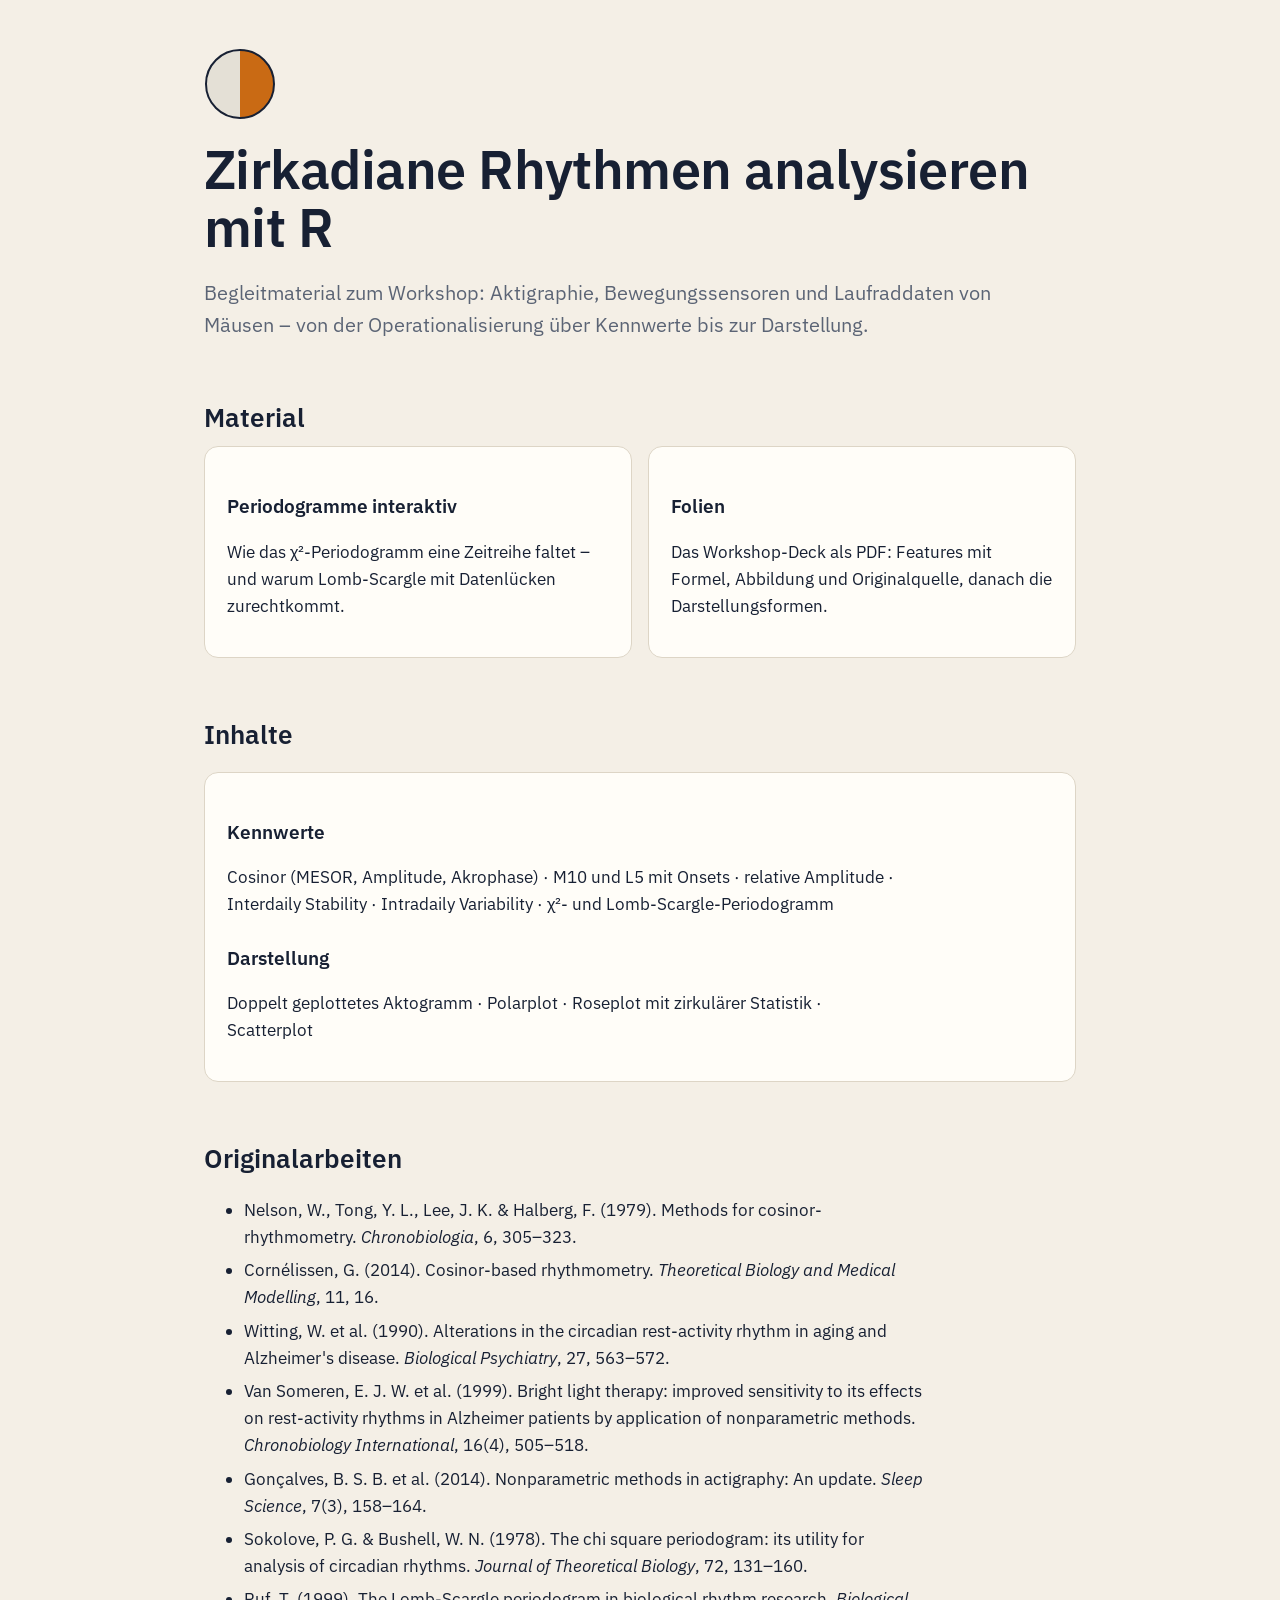
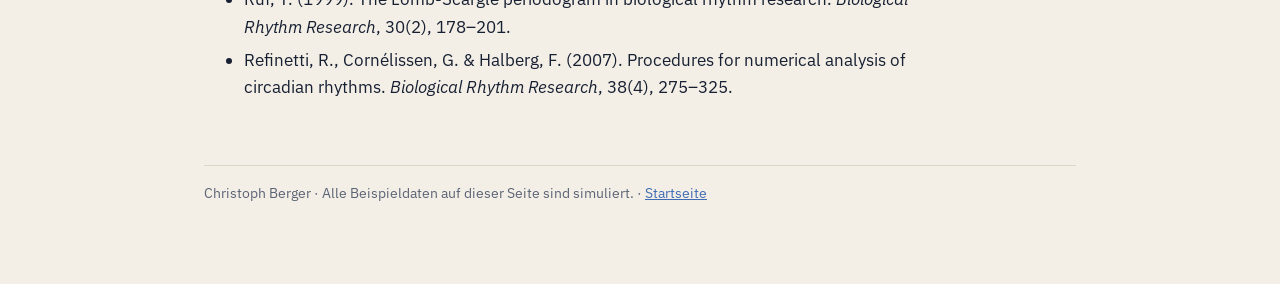
==== circadian-rhythm-analysis/index.html @ 44e32f2c "circadian workshop upload" ====
<!doctype html>
<html lang="de">
<head>
<meta charset="utf-8">
<meta name="viewport" content="width=device-width, initial-scale=1, viewport-fit=cover">
<title>Zirkadiane Analysen in R – Workshop</title>
<link rel="preconnect" href="https://fonts.googleapis.com">
<link href="https://fonts.googleapis.com/css2?family=IBM+Plex+Mono:wght@400;600&family=IBM+Plex+Sans:wght@400;600&display=swap" rel="stylesheet">
<link rel="stylesheet" href="style.css">
<link rel="icon" href="data:image/svg+xml,<svg xmlns='http://www.w3.org/2000/svg' viewBox='0 0 100 100'><text y='.9em' font-size='90'>🕐</text></svg>">
</head>
<body>
<main>
<svg class="sun" viewBox="0 0 72 72" aria-hidden="true"><circle cx="36" cy="36" r="34" fill="var(--night)"/><path d="M36 2 A34 34 0 0 1 36 70 Z" fill="var(--orange)"/><circle cx="36" cy="36" r="34" fill="none" stroke="var(--ink)" stroke-width="2"/></svg>
<h1>Zirkadiane Rhythmen analysieren mit R</h1>
<p class="lead">Begleitmaterial zum Workshop: Aktigraphie, Bewegungssensoren und Laufraddaten von Mäusen – von der Operationalisierung über Kennwerte bis zur Darstellung.</p>

<h2>Material</h2>
<div class="grid">
<a class="card" href="periodogramme.html"><h3>Periodogramme interaktiv</h3><p>Wie das χ²-Periodogramm eine Zeitreihe faltet – und warum Lomb-Scargle mit Datenlücken zurechtkommt.</p></a>
<a class="card" href="slides.pdf"><h3>Folien</h3><p>Das Workshop-Deck als PDF: Features mit Formel, Abbildung und Originalquelle, danach die Darstellungsformen.</p></a>
</div>

<h2>Inhalte</h2>
<div class="card">
<h3>Kennwerte</h3>
<p>Cosinor (MESOR, Amplitude, Akrophase) · M10 und L5 mit Onsets · relative Amplitude · Interdaily Stability · Intradaily Variability · χ²- und Lomb-Scargle-Periodogramm</p>
<h3>Darstellung</h3>
<p>Doppelt geplottetes Aktogramm · Polarplot · Roseplot mit zirkulärer Statistik · Scatterplot</p>
</div>

<h2>Originalarbeiten</h2>
<ul class="refs">
<li>Nelson, W., Tong, Y. L., Lee, J. K. &amp; Halberg, F. (1979). Methods for cosinor-rhythmometry. <i>Chronobiologia</i>, 6, 305–323.</li>
<li>Cornélissen, G. (2014). Cosinor-based rhythmometry. <i>Theoretical Biology and Medical Modelling</i>, 11, 16.</li>
<li>Witting, W. et al. (1990). Alterations in the circadian rest-activity rhythm in aging and Alzheimer's disease. <i>Biological Psychiatry</i>, 27, 563–572.</li>
<li>Van Someren, E. J. W. et al. (1999). Bright light therapy: improved sensitivity to its effects on rest-activity rhythms in Alzheimer patients by application of nonparametric methods. <i>Chronobiology International</i>, 16(4), 505–518.</li>
<li>Gonçalves, B. S. B. et al. (2014). Nonparametric methods in actigraphy: An update. <i>Sleep Science</i>, 7(3), 158–164.</li>
<li>Sokolove, P. G. &amp; Bushell, W. N. (1978). The chi square periodogram: its utility for analysis of circadian rhythms. <i>Journal of Theoretical Biology</i>, 72, 131–160.</li>
<li>Ruf, T. (1999). The Lomb-Scargle periodogram in biological rhythm research. <i>Biological Rhythm Research</i>, 30(2), 178–201.</li>
<li>Refinetti, R., Cornélissen, G. &amp; Halberg, F. (2007). Procedures for numerical analysis of circadian rhythms. <i>Biological Rhythm Research</i>, 38(4), 275–325.</li>
</ul>

<footer>Christoph Berger · Alle Beispieldaten auf dieser Seite sind simuliert. · <a href="../">Startseite</a></footer>
</main>
</body>
</html>
---- circadian-rhythm-analysis/style.css ----
:root{--bg:#f4efe6;--card:#fffdf8;--ink:#172033;--mut:#5b6475;--line:#ddd5c6;--blue:#3f6db5;--orange:#c96a14;--night:#e4e0d6;color-scheme:light}
@media (prefers-color-scheme:dark){:root{--bg:#12192a;--card:#1a2338;--ink:#ece7dc;--mut:#a3abbb;--line:#2c3650;--blue:#7ea4e6;--orange:#f0a050;--night:#202a42;color-scheme:dark}}
*{box-sizing:border-box}
html{scroll-padding-top:env(safe-area-inset-top,0px)}
body{margin:0;background:var(--bg);color:var(--ink);font-family:'IBM Plex Sans',Helvetica,Arial,sans-serif;font-size:17px;line-height:1.6;padding:env(safe-area-inset-top,0px) 0 env(safe-area-inset-bottom,0px)}
main{max-width:920px;margin:0 auto;padding:48px 24px 80px}
h1{font-size:clamp(34px,6vw,54px);line-height:1.08;font-weight:600;margin:0 0 16px;letter-spacing:-.01em}
h2{font-size:26px;font-weight:600;margin:56px 0 8px}
h3{font-size:19px;font-weight:600;margin:24px 0 6px}
p,li{max-width:68ch}
a{color:var(--blue)}
a:focus-visible,button:focus-visible,input:focus-visible{outline:3px solid var(--orange);outline-offset:2px}
.lead{font-size:20px;color:var(--mut)}
.card{background:var(--card);border:1px solid var(--line);border-radius:14px;padding:20px 22px;margin:16px 0}
.grid{display:grid;grid-template-columns:repeat(auto-fit,minmax(240px,1fr));gap:16px}
.grid .card{margin:0}
.grid a.card{text-decoration:none;color:var(--ink);display:block}
.grid a.card:hover{border-color:var(--blue)}
code,.mono{font-family:'IBM Plex Mono',Menlo,Consolas,monospace;font-size:.92em}
.formula{font-family:'IBM Plex Mono',Menlo,Consolas,monospace;overflow-x:auto;white-space:pre;background:var(--card);border:1px solid var(--line);border-radius:10px;padding:14px 16px;font-size:15px}
.ctrl{display:flex;align-items:center;gap:14px;flex-wrap:wrap;margin:14px 0}
.ctrl input[type=range]{flex:1;min-width:180px;accent-color:var(--blue)}
.ctrl output{font-family:'IBM Plex Mono',monospace;font-weight:600;min-width:70px}
button{font:inherit;font-size:15px;background:var(--card);color:var(--ink);border:1px solid var(--line);border-radius:8px;padding:6px 12px;cursor:pointer}
button:hover{border-color:var(--blue)}
.stats{display:flex;gap:12px;flex-wrap:wrap;margin:10px 0 16px}
.stat{background:var(--card);border:1px solid var(--line);border-radius:10px;padding:8px 14px;min-width:110px}
.stat span{display:block;font-size:13px;color:var(--mut)}
.stat b{font-family:'IBM Plex Mono',monospace;font-size:20px}
canvas{width:100%;height:auto;display:block;background:var(--card);border:1px solid var(--line);border-radius:10px}
.cap{font-size:14px;color:var(--mut);margin:14px 0 6px}
.refs li{margin-bottom:6px}
footer{margin-top:64px;font-size:14px;color:var(--mut);border-top:1px solid var(--line);padding-top:16px}
.sun{display:block;width:72px;height:72px;margin-bottom:20px}
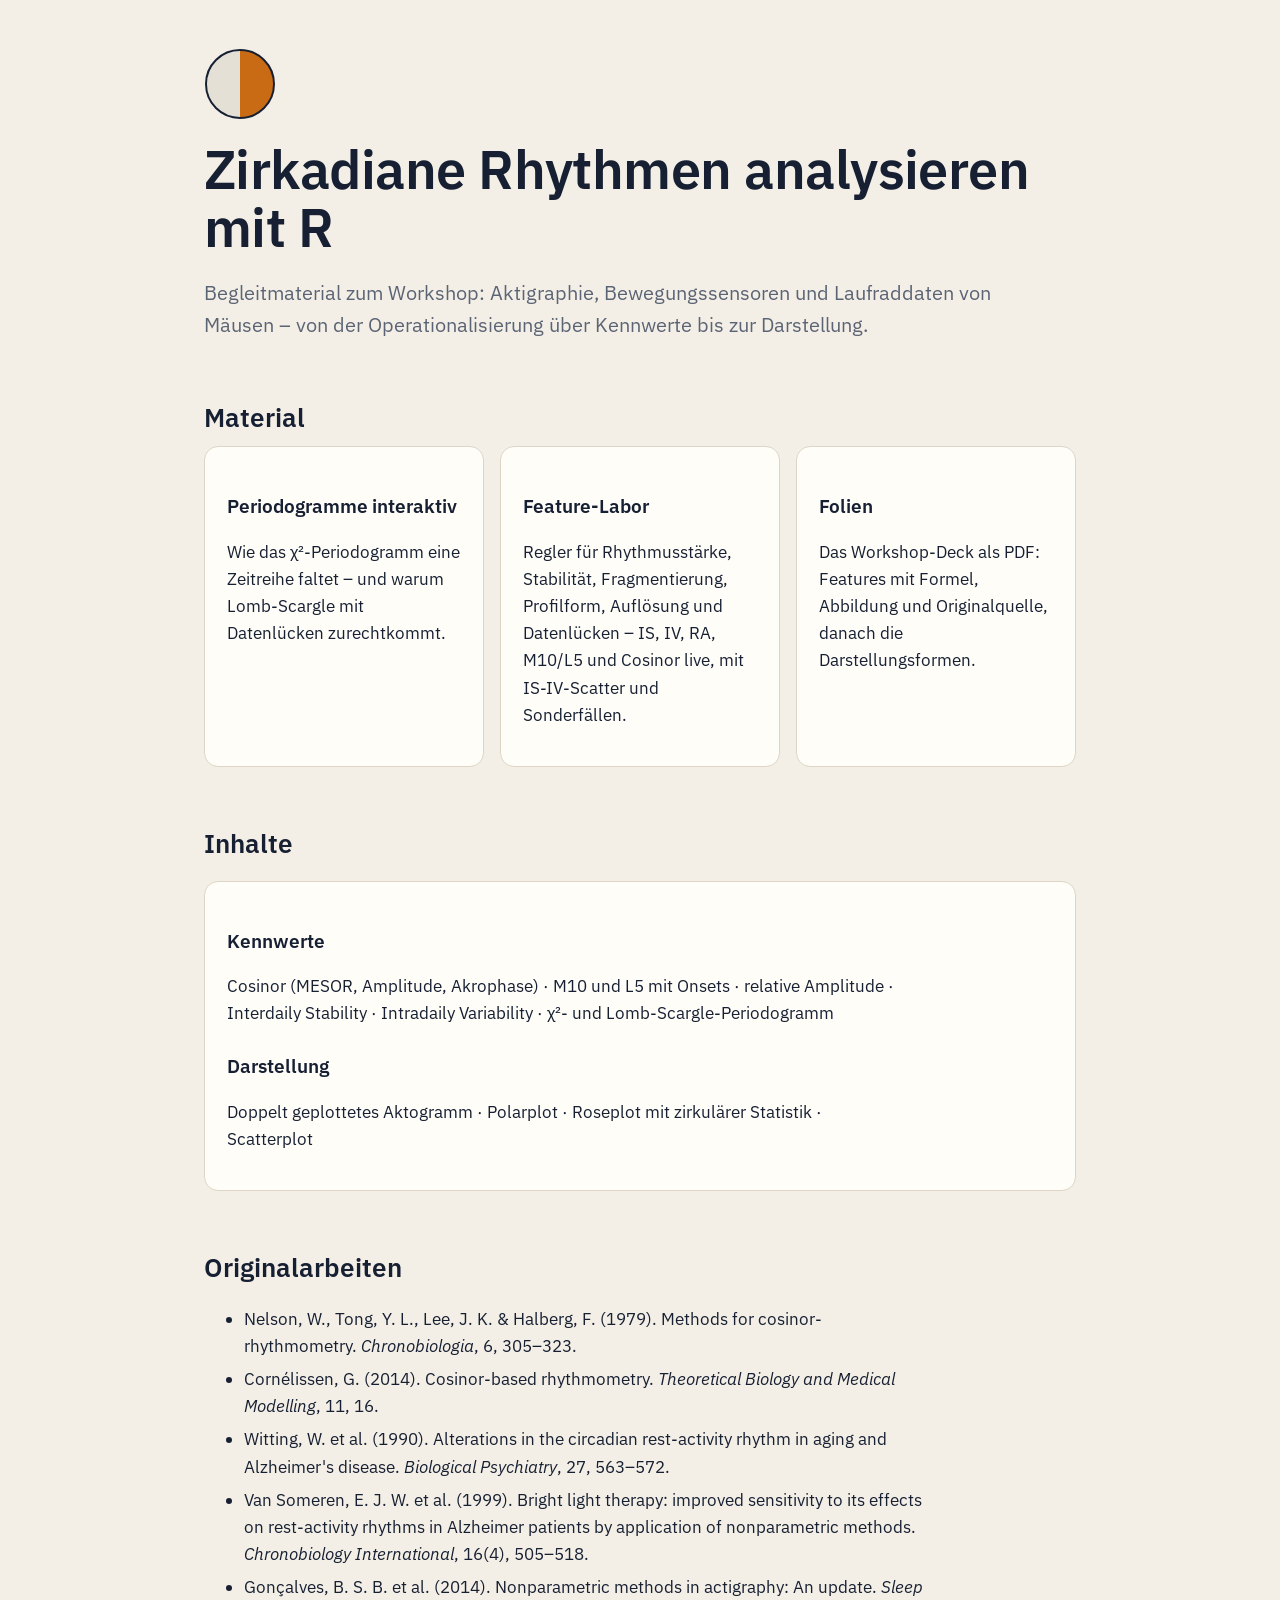
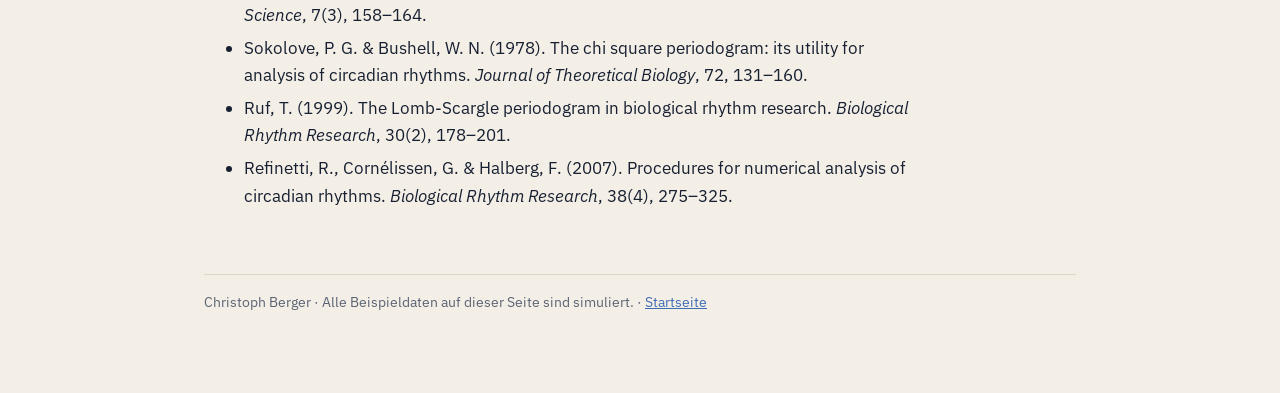
==== commit 6092aa9a: "dynamic circadian features" ====
--- a/circadian-rhythm-analysis/index.html
+++ b/circadian-rhythm-analysis/index.html
@@ -18,6 +18,7 @@
 <h2>Material</h2>
 <div class="grid">
 <a class="card" href="periodogramme.html"><h3>Periodogramme interaktiv</h3><p>Wie das χ²-Periodogramm eine Zeitreihe faltet – und warum Lomb-Scargle mit Datenlücken zurechtkommt.</p></a>
+<a class="card" href="feature-labor.html"><h3>Feature-Labor</h3><p>Regler für Rhythmusstärke, Stabilität, Fragmentierung, Profilform, Auflösung und Datenlücken – IS, IV, RA, M10/L5 und Cosinor live, mit IS-IV-Scatter und Sonderfällen.</p></a>
 <a class="card" href="slides.pdf"><h3>Folien</h3><p>Das Workshop-Deck als PDF: Features mit Formel, Abbildung und Originalquelle, danach die Darstellungsformen.</p></a>
 </div>
 
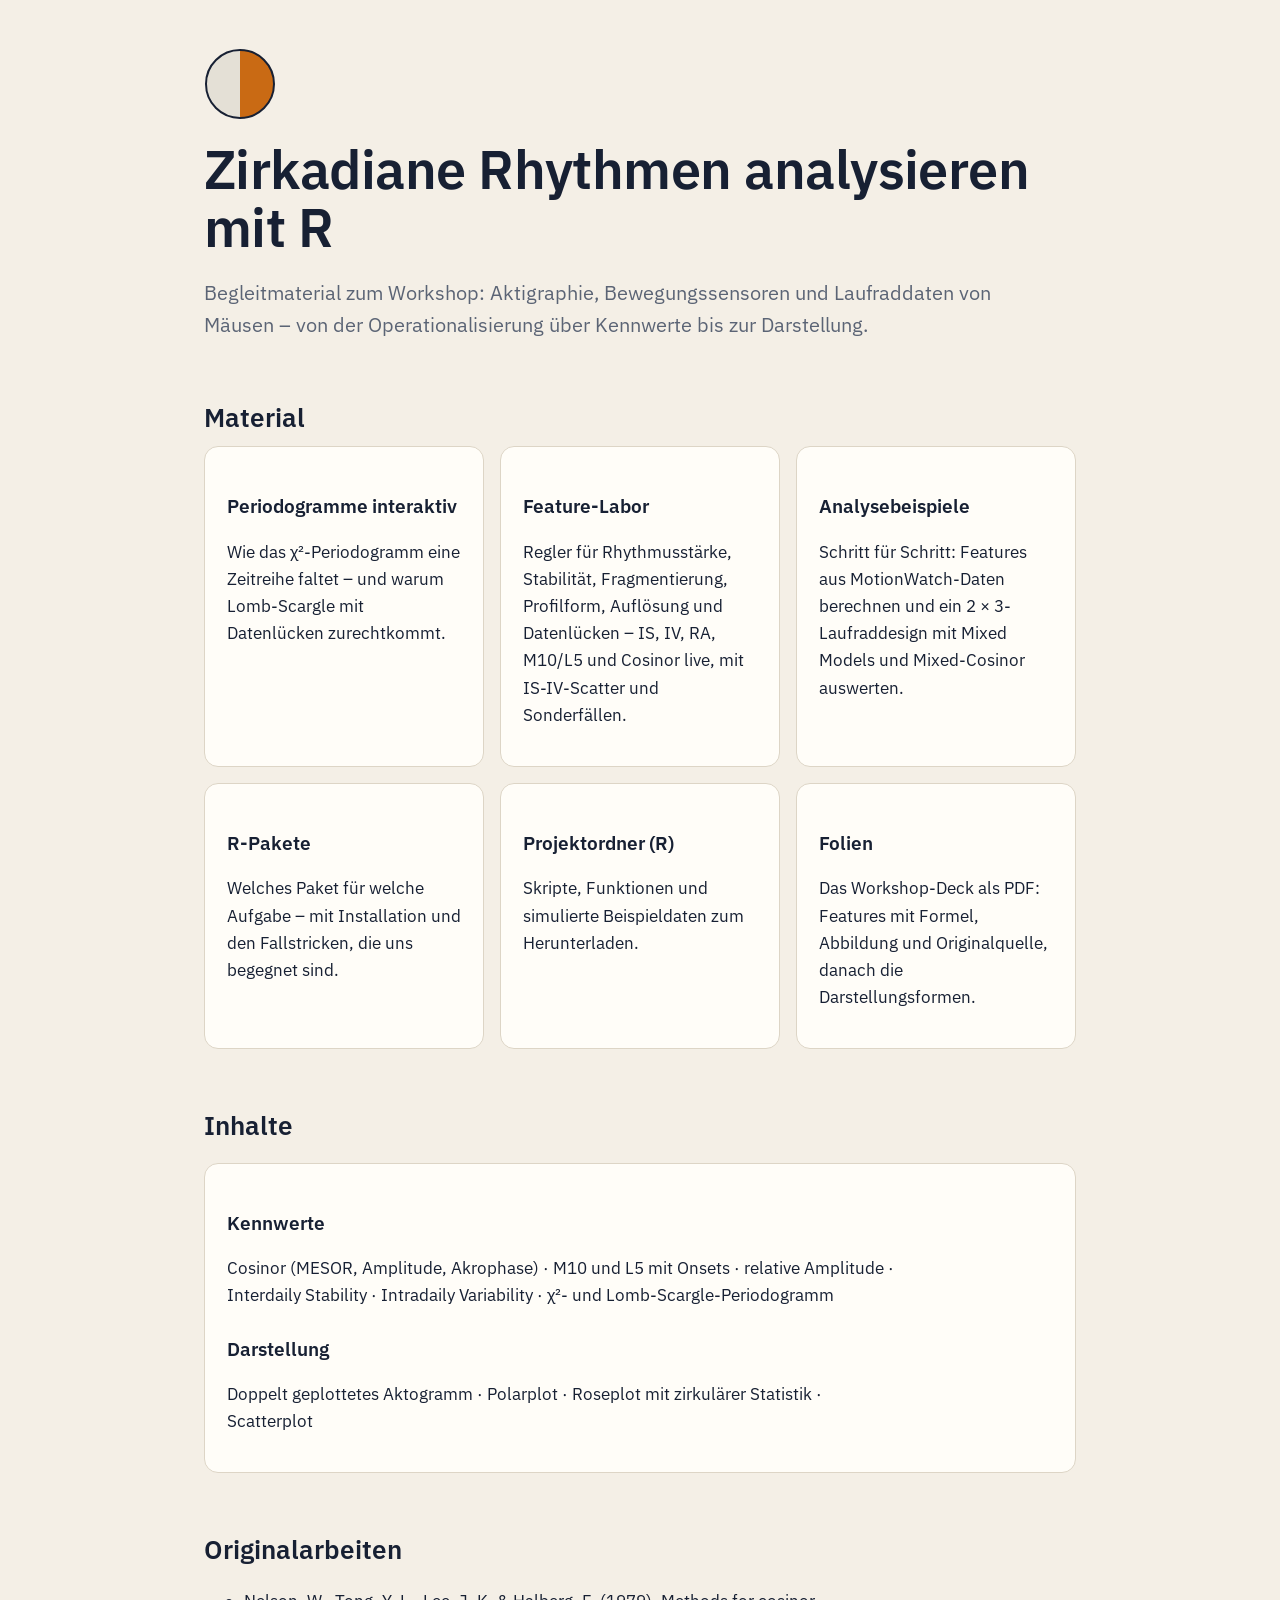
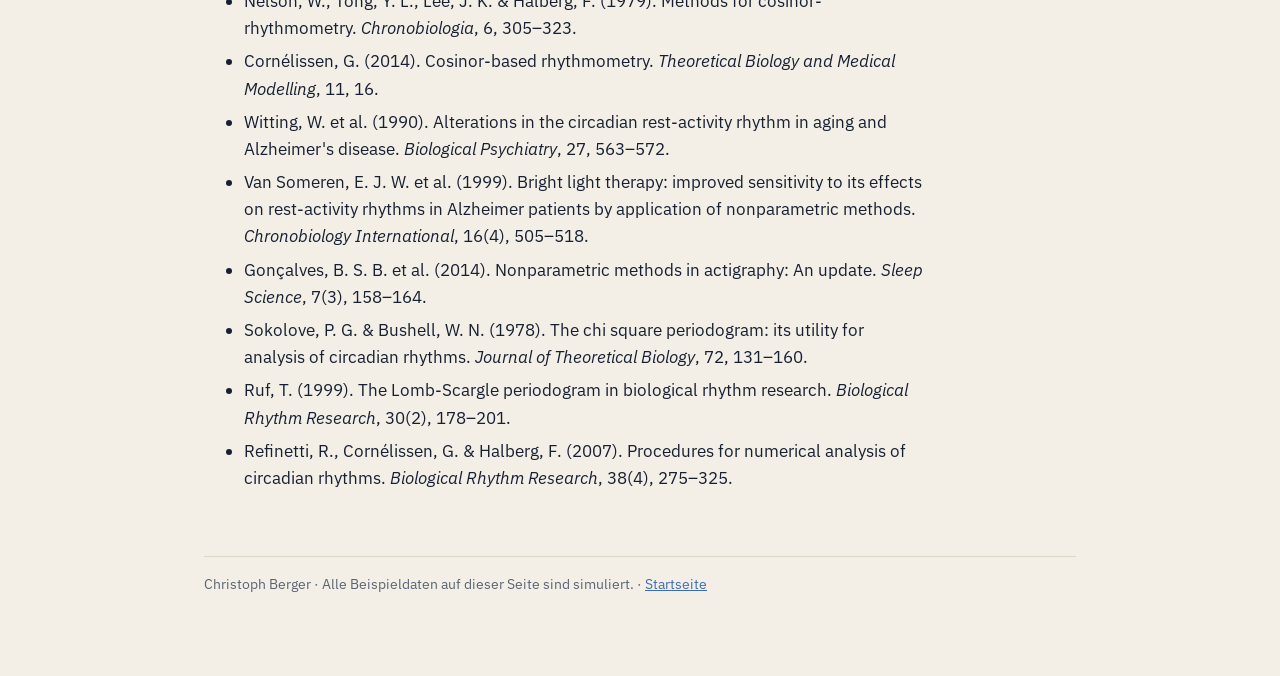
==== commit 077cc8cf: "r_libraries included" ====
--- a/circadian-rhythm-analysis/index.html
+++ b/circadian-rhythm-analysis/index.html
@@ -19,6 +19,9 @@
 <div class="grid">
 <a class="card" href="periodogramme.html"><h3>Periodogramme interaktiv</h3><p>Wie das χ²-Periodogramm eine Zeitreihe faltet – und warum Lomb-Scargle mit Datenlücken zurechtkommt.</p></a>
 <a class="card" href="feature-labor.html"><h3>Feature-Labor</h3><p>Regler für Rhythmusstärke, Stabilität, Fragmentierung, Profilform, Auflösung und Datenlücken – IS, IV, RA, M10/L5 und Cosinor live, mit IS-IV-Scatter und Sonderfällen.</p></a>
+<a class="card" href="analysebeispiele.html"><h3>Analysebeispiele</h3><p>Schritt für Schritt: Features aus MotionWatch-Daten berechnen und ein 2 × 3-Laufraddesign mit Mixed Models und Mixed-Cosinor auswerten.</p></a>
+<a class="card" href="r-pakete.html"><h3>R-Pakete</h3><p>Welches Paket für welche Aufgabe – mit Installation und den Fallstricken, die uns begegnet sind.</p></a>
+<a class="card" href="workshop_R_public.zip"><h3>Projektordner (R)</h3><p>Skripte, Funktionen und simulierte Beispieldaten zum Herunterladen.</p></a>
 <a class="card" href="slides.pdf"><h3>Folien</h3><p>Das Workshop-Deck als PDF: Features mit Formel, Abbildung und Originalquelle, danach die Darstellungsformen.</p></a>
 </div>
 
